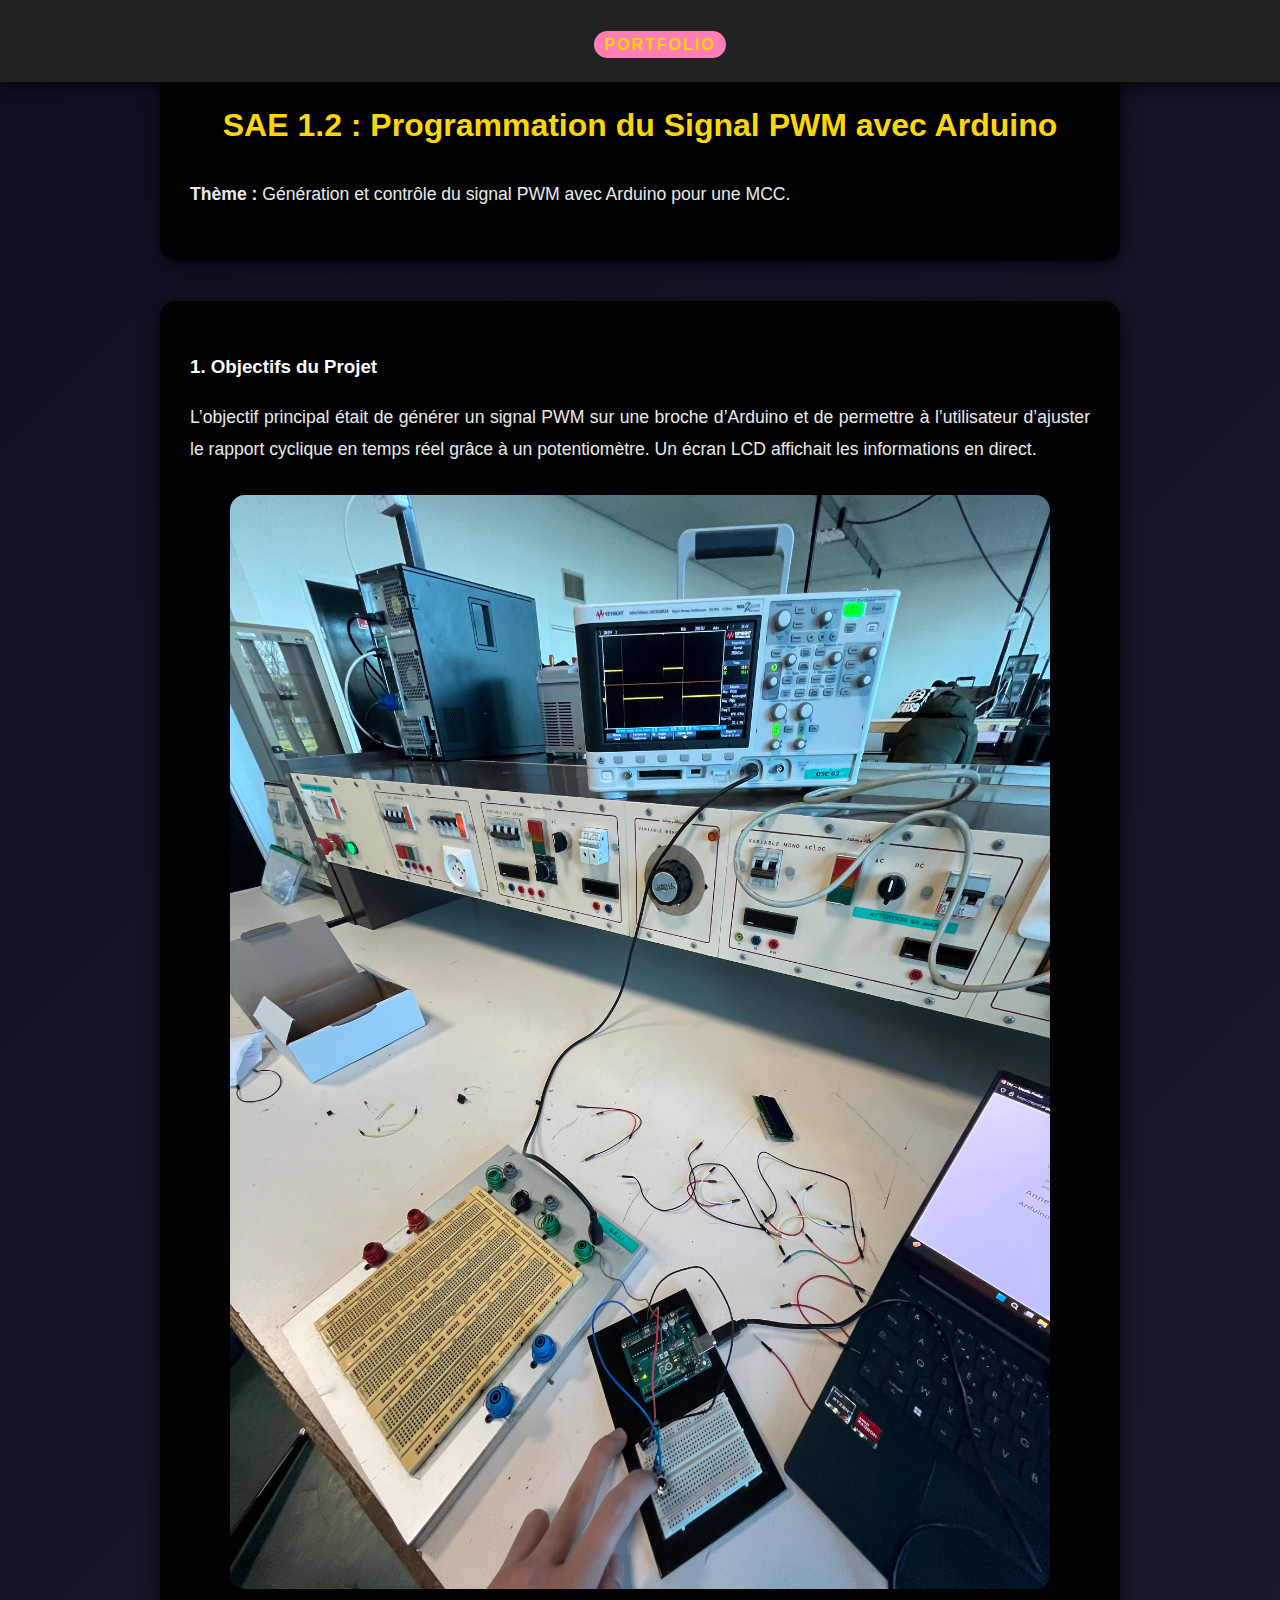
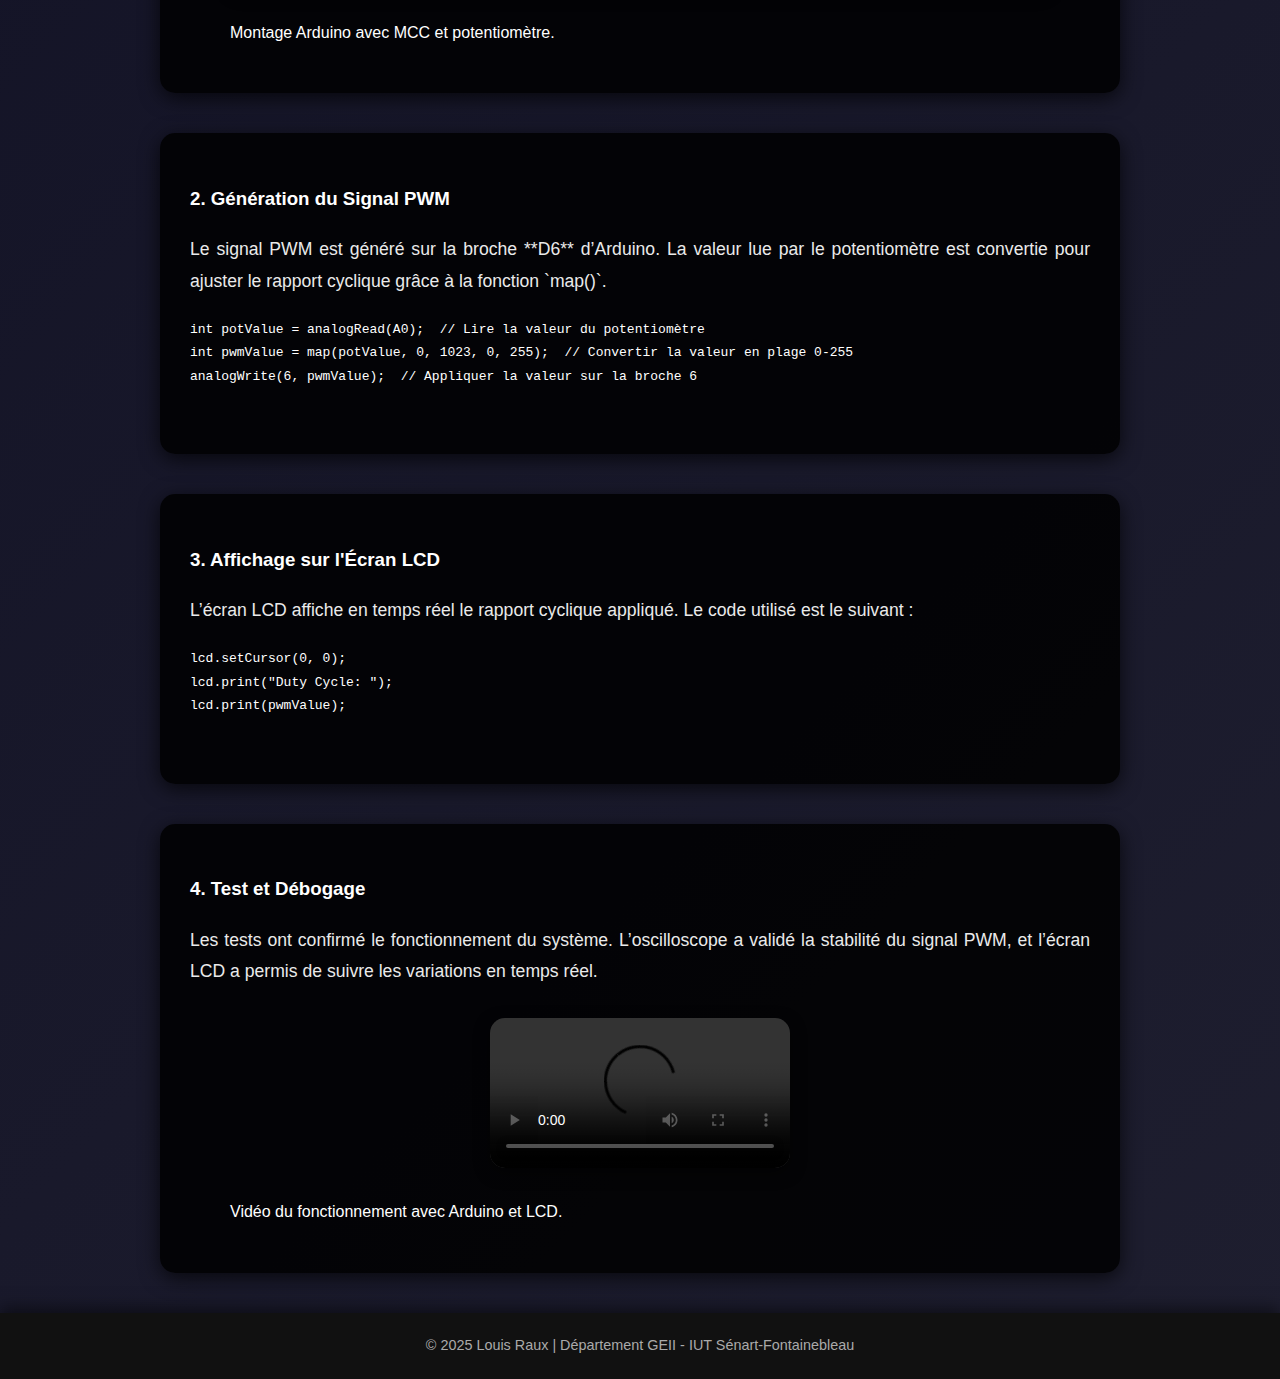
==== sae2.html @ ffbdb9c6 "Add files via upload" ====
<!DOCTYPE html>
<html lang="fr">
<head>
    <meta charset="UTF-8">
    <meta name="viewport" content="width=device-width, initial-scale=1.0">
    <title>SAE 1.2 - Programmation PWM avec Arduino</title>
    <link rel="stylesheet" href="style.css">
</head>
<body>
    <header class="fixed-header">
        <div class="header-content">
            <h1><a href="portfolio.html" class="portfolio-button">Portfolio</a></h1>
        </div>
    </header>
    <section>
        <h2>SAE 1.2 : Programmation du Signal PWM avec Arduino</h2>
        <p><strong>Thème :</strong> Génération et contrôle du signal PWM avec Arduino pour une MCC.</p>
    </section>
    <section>
        <h3>1. Objectifs du Projet</h3>
        <p>
            L’objectif principal était de générer un signal PWM sur une broche d’Arduino et de permettre à l’utilisateur d’ajuster le rapport cyclique en temps réel grâce à un potentiomètre. Un écran LCD affichait les informations en direct.
        </p>
        <figure>
            <img src="photo4.jpg" alt="Arduino avec MCC" class="project-photo">
            <figcaption>Montage Arduino avec MCC et potentiomètre.</figcaption>
        </figure>
    </section>
    <section>
        <h3>2. Génération du Signal PWM</h3>
        <p>
            Le signal PWM est généré sur la broche **D6** d’Arduino. La valeur lue par le potentiomètre est convertie pour ajuster le rapport cyclique grâce à la fonction `map()`.
        </p>
        <pre>
int potValue = analogRead(A0);  // Lire la valeur du potentiomètre
int pwmValue = map(potValue, 0, 1023, 0, 255);  // Convertir la valeur en plage 0-255
analogWrite(6, pwmValue);  // Appliquer la valeur sur la broche 6
        </pre>
    </section>
    <section>
        <h3>3. Affichage sur l'Écran LCD</h3>
        <p>
            L’écran LCD affiche en temps réel le rapport cyclique appliqué. Le code utilisé est le suivant :
        </p>
        <pre>
lcd.setCursor(0, 0);
lcd.print("Duty Cycle: ");
lcd.print(pwmValue);
        </pre>
    </section>
    <section>
        <h3>4. Test et Débogage</h3>
        <p>
            Les tests ont confirmé le fonctionnement du système. L’oscilloscope a validé la stabilité du signal PWM, et l’écran LCD a permis de suivre les variations en temps réel.
        </p>
        <figure>
            <video controls class="project-video">
                <source src="video1.mp4" type="video/mp4">
                Votre navigateur ne supporte pas les vidéos.
            </video>
            <figcaption>Vidéo du fonctionnement avec Arduino et LCD.</figcaption>
        </figure>
    </section>
    <footer>
        <p>&copy; 2025 Louis Raux | Département GEII - IUT Sénart-Fontainebleau</p>
    </footer>
</body>
</html>
---- style.css ----
/* Général */
body {
    font-family: 'Poppins', sans-serif;
    margin: 0;
    padding: 0;
    background: linear-gradient(135deg, #0f0f23, #1e1e2f);
    color: #fff;
    line-height: 1.8;
    scroll-behavior: smooth;
}

/* En-tête fixe */
header.fixed-header {
    position: fixed;
    top: 0;
    width: 100%;
    z-index: 1000;
    background: #222;
    text-align: center;
    padding: 15px 20px;
    box-shadow: 0px 5px 15px rgba(0, 0, 0, 0.7);
}

/* Spécifique à la page d'accueil */
header .header-content {
    display: flex;
    align-items: center;
    justify-content: center; /* Centre horizontalement le contenu */
    gap: 20px; /* Espace entre le logo et le texte */
}

header h1 {
    font-size: 1.8rem;
    margin: 0;
    color: #ff7eb3;
    text-transform: uppercase;
    letter-spacing: 2px;
    text-align: center; /* Centre le texte */
}

header a.portfolio-button {
    text-decoration: none;
    color: #ffd700;
    font-size: 1rem;
    padding: 5px 10px;
    background: #ff7eb3;
    border-radius: 20px;
    transition: all 0.3s ease-in-out;
    text-transform: uppercase;
}

header a.portfolio-button:hover {
    background: #ffd700;
    color: #222;
}

/* Navigation */
nav ul {
    list-style: none;
    margin: 0;
    padding: 10px 0;
    background: #1e1e2f;
    display: flex;
    justify-content: center;
    gap: 20px;
    border-bottom: 3px solid #ff7eb3;
}

nav ul li {
    margin: 0;
}

nav ul li a {
    text-decoration: none;
    color: #fff;
    font-size: 1.2rem;
    padding: 10px 20px;
    border-radius: 5px;
    transition: all 0.3s ease;
}

nav ul li a:hover {
    background: #ff7eb3;
    color: #222;
    transform: scale(1.1);
}

/* Sections */
section {
    margin: 40px auto;
    max-width: 900px;
    padding: 30px;
    background: rgba(0, 0, 0, 0.85);
    border-radius: 15px;
    box-shadow: 0px 5px 20px rgba(0, 0, 0, 0.7);
    transition: transform 0.3s ease, box-shadow 0.3s ease;
}

section:hover {
    transform: scale(1.02);
    box-shadow: 0px 10px 30px rgba(0, 0, 0, 0.8);
}

section h2 {
    font-size: 2rem;
    color: #ffd700;
    text-align: center;
    margin-bottom: 25px;
    text-shadow: 0px 3px 5px rgba(0, 0, 0, 0.5);
}

section p {
    font-size: 1.1rem;
    text-align: justify;
    line-height: 1.8;
    color: #eaeaea;
    margin-bottom: 20px;
}

/* Photos et vidéos */
.project-photo, .project-video {
    max-width: 100%;
    height: auto;
    display: block;
    margin: 30px auto;
    border-radius: 15px;
    box-shadow: 0px 5px 15px rgba(0, 0, 0, 0.5);
    transition: transform 0.3s ease, box-shadow 0.3s ease;
}

.project-photo:hover, .project-video:hover {
    transform: scale(1.05);
    box-shadow: 0px 15px 30px rgba(0, 0, 0, 0.8);
}

/* Boutons stylisés */
.projects .button, a.button {
    display: inline-block;
    text-decoration: none;
    background: linear-gradient(135deg, #ff7eb3, #ffd700);
    color: #222;
    padding: 15px 30px;
    font-size: 1rem;
    font-weight: bold;
    border-radius: 50px;
    text-align: center;
    margin: 20px;
    box-shadow: 0px 5px 15px rgba(0, 0, 0, 0.5);
    transition: transform 0.3s ease, box-shadow 0.3s ease, background 0.3s ease;
    text-transform: uppercase;
}

.projects .button:hover, a.button:hover {
    background: linear-gradient(135deg, #ffd700, #ff7eb3);
    transform: scale(1.1);
    box-shadow: 0px 10px 25px rgba(0, 0, 0, 0.7);
}

/* Pied de page */
footer {
    text-align: center;
    background: #111;
    padding: 20px;
    color: #aaa;
    box-shadow: 0px -5px 15px rgba(0, 0, 0, 0.5);
}

footer p {
    margin: 0;
    font-size: 0.9rem;
}

/* Espacement des paragraphes */
section p + p {
    margin-top: 20px;
}

/* Redimensionner le logo */
.sigle-upec {
    max-width: 300px; /* Ajustez la largeur maximale du logo */
    height: auto; /* Conserve les proportions */
    display: block;
    border-radius: 10px; /* Optionnel : arrondir légèrement les bords */
    box-shadow: 0px 5px 15px rgba(0, 0, 0, 0.5); /* Optionnel : ajoute une ombre */
}
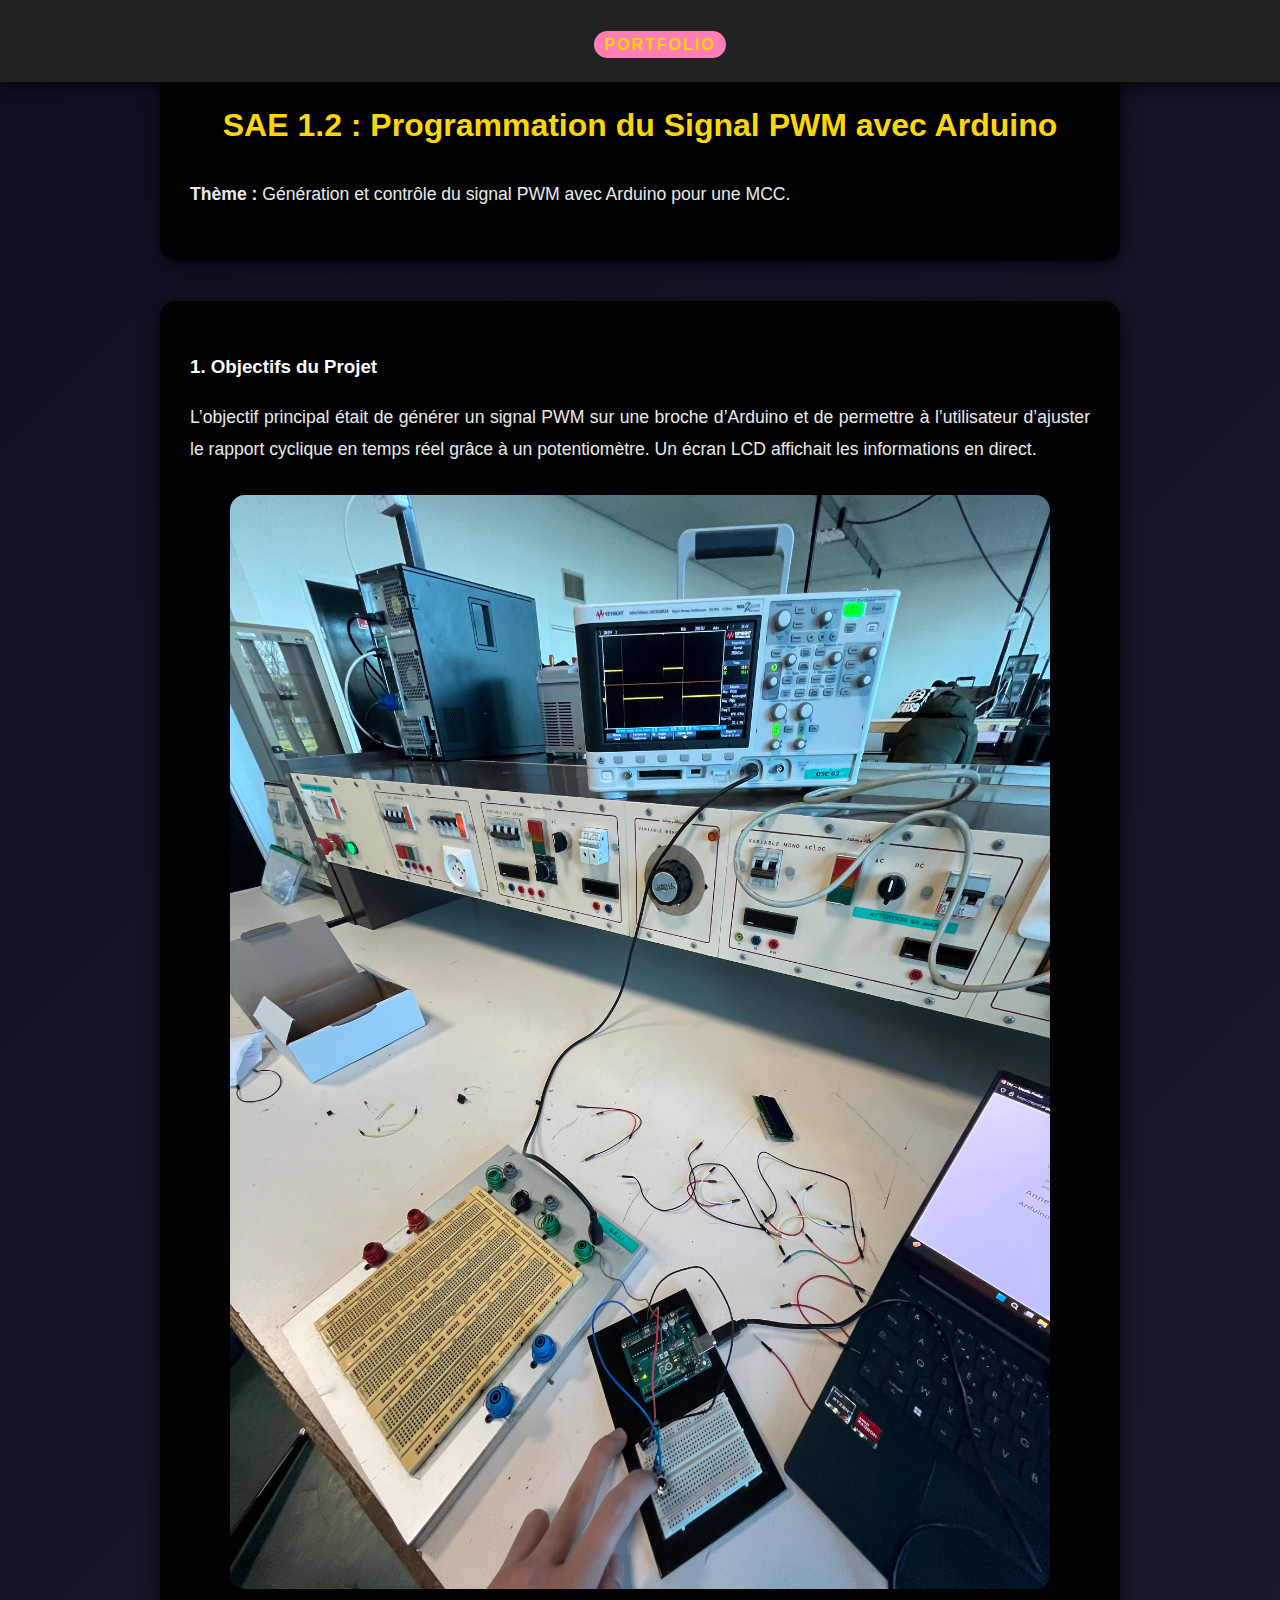
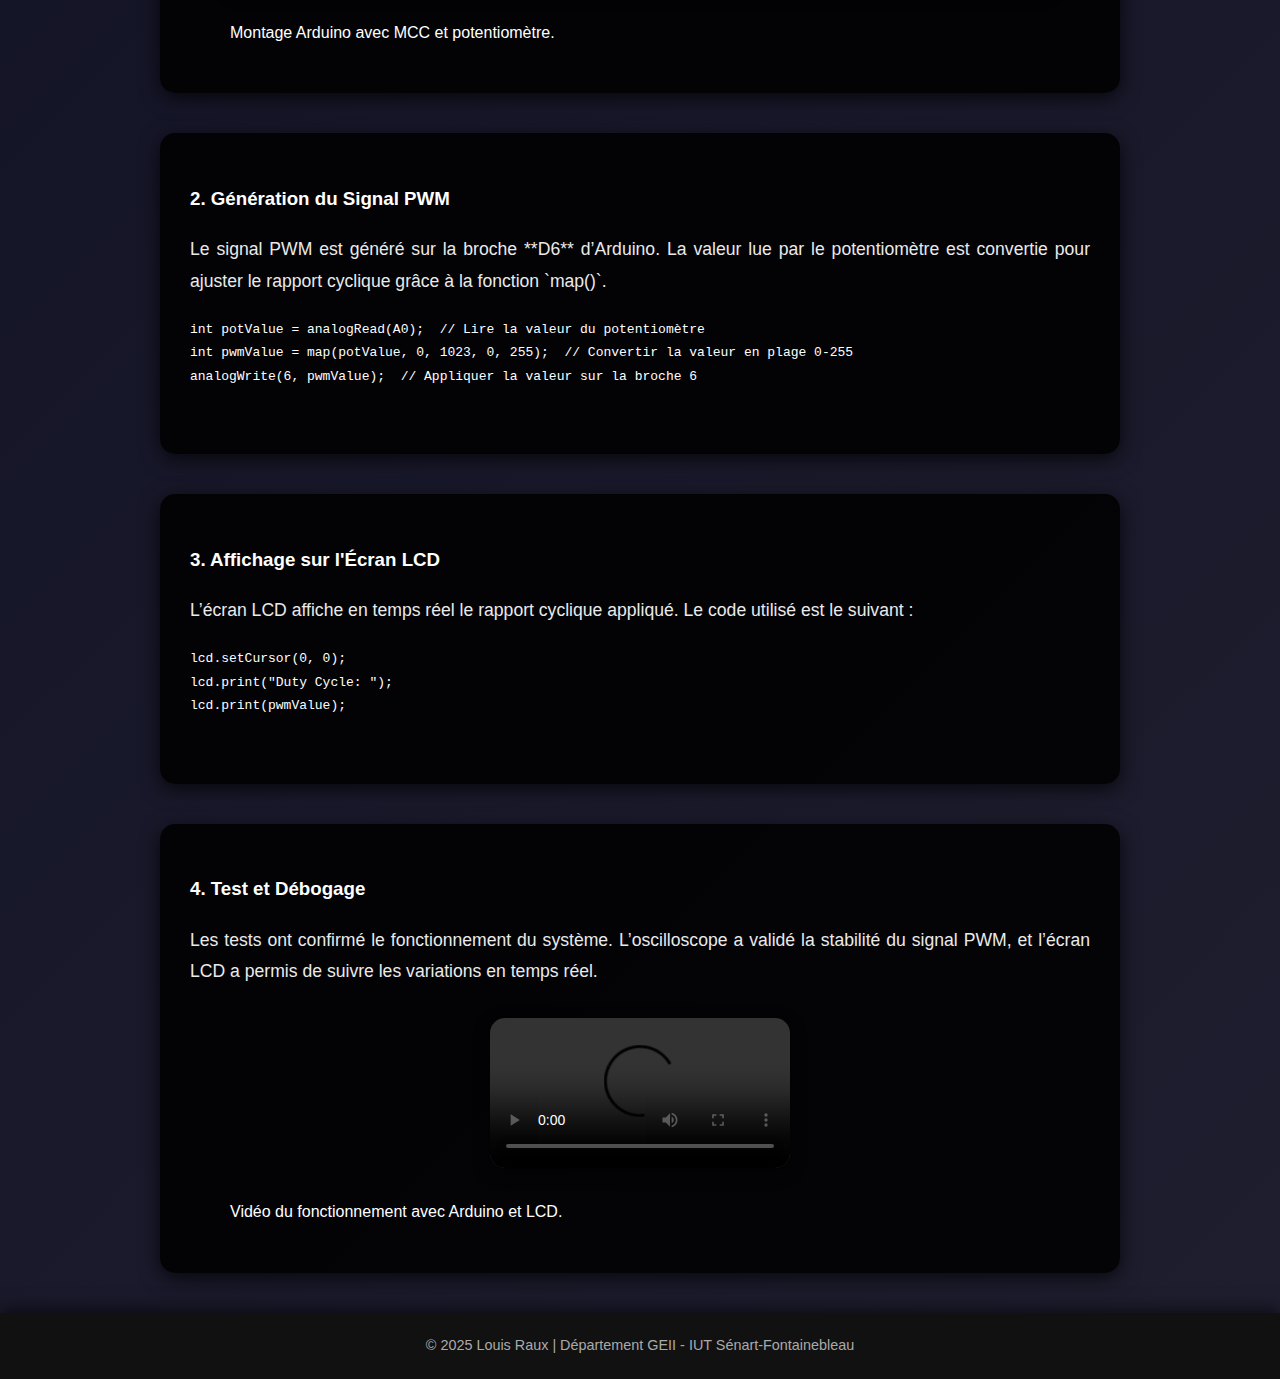
==== commit 01b405d4: "Update sae2.html" ====
--- a/sae2.html
+++ b/sae2.html
@@ -9,7 +9,7 @@
 <body>
     <header class="fixed-header">
         <div class="header-content">
-            <h1><a href="portfolio.html" class="portfolio-button">Portfolio</a></h1>
+            <h1><a href="index.html" class="portfolio-button">Portfolio</a></h1>
         </div>
     </header>
     <section>
